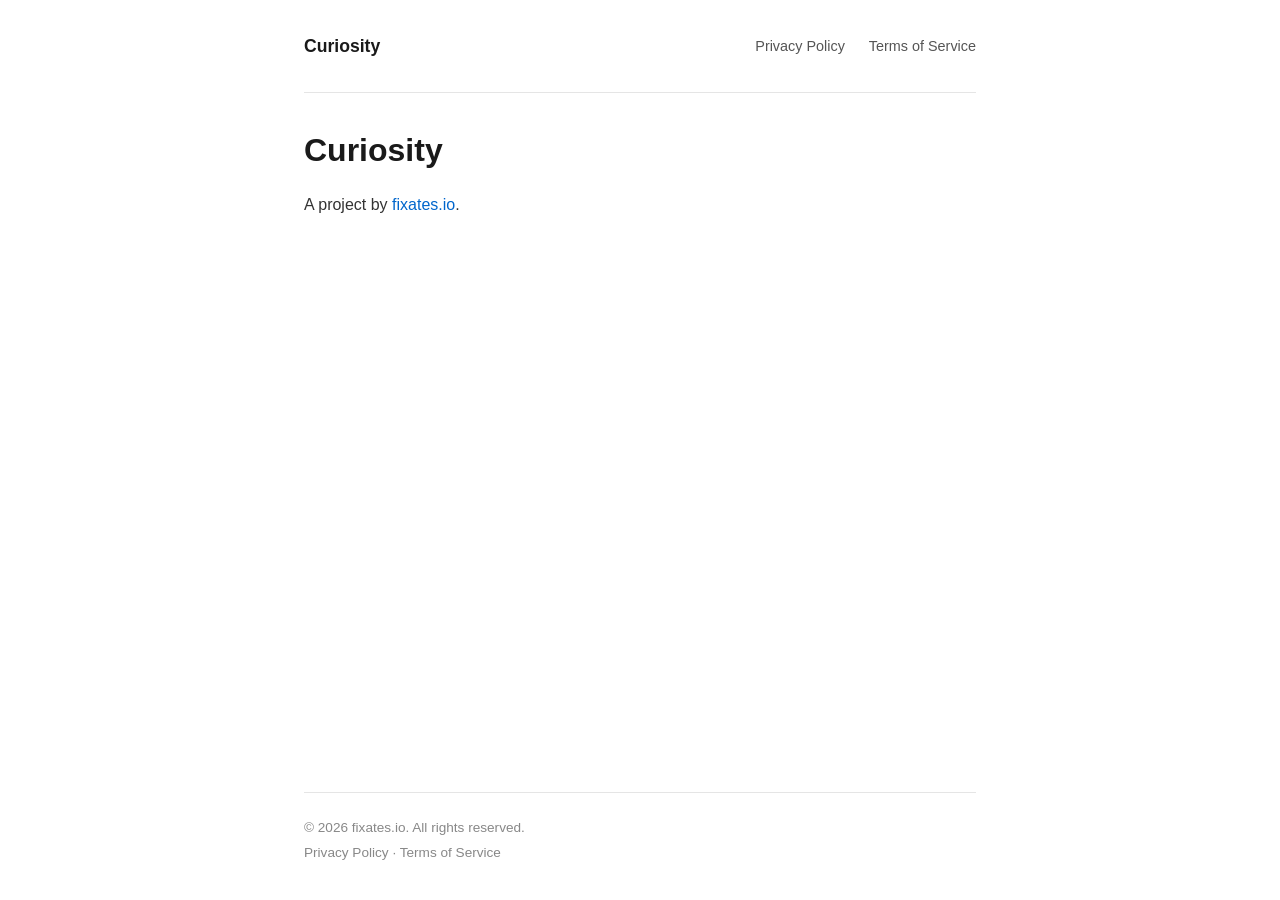
==== index.html @ 9073d377 "Initial site for Google OAuth verification Static site with landing page, privacy policy, and terms " ====
<!DOCTYPE html>
<html lang="en">
<head>
  <meta charset="UTF-8">
  <meta name="viewport" content="width=device-width, initial-scale=1.0">
  <title>Curiosity — fixates.io</title>
  <link rel="stylesheet" href="style.css">
</head>
<body>
  <header>
    <nav>
      <a href="/" class="logo">Curiosity</a>
      <ul>
        <li><a href="/privacy.html">Privacy Policy</a></li>
        <li><a href="/terms.html">Terms of Service</a></li>
      </ul>
    </nav>
  </header>
  <main>
    <h1>Curiosity</h1>
    <p>A project by <a href="https://fixates.io">fixates.io</a>.</p>
  </main>
  <footer>
    <p>&copy; 2026 fixates.io. All rights reserved.</p>
    <p><a href="/privacy.html">Privacy Policy</a> · <a href="/terms.html">Terms of Service</a></p>
  </footer>
</body>
</html>
---- style.css ----
* {
  margin: 0;
  padding: 0;
  box-sizing: border-box;
}

body {
  font-family: -apple-system, BlinkMacSystemFont, "Segoe UI", Roboto, Helvetica, Arial, sans-serif;
  line-height: 1.6;
  color: #1a1a1a;
  max-width: 720px;
  margin: 0 auto;
  padding: 2rem 1.5rem;
  min-height: 100vh;
  display: flex;
  flex-direction: column;
}

header nav {
  display: flex;
  justify-content: space-between;
  align-items: center;
  padding-bottom: 2rem;
  border-bottom: 1px solid #e5e5e5;
  margin-bottom: 2rem;
}

header nav .logo {
  font-weight: 700;
  font-size: 1.1rem;
  color: #1a1a1a;
  text-decoration: none;
}

header nav ul {
  list-style: none;
  display: flex;
  gap: 1.5rem;
}

header nav ul a {
  color: #555;
  text-decoration: none;
  font-size: 0.9rem;
}

header nav ul a:hover {
  color: #1a1a1a;
}

main {
  flex: 1;
}

main h1 {
  font-size: 2rem;
  margin-bottom: 1rem;
}

main h2 {
  font-size: 1.3rem;
  margin-top: 2rem;
  margin-bottom: 0.5rem;
}

main p {
  margin-bottom: 1rem;
  color: #333;
}

main ul {
  margin-bottom: 1rem;
  padding-left: 1.5rem;
}

main ul li {
  margin-bottom: 0.25rem;
  color: #333;
}

main a {
  color: #0066cc;
  text-decoration: none;
}

main a:hover {
  text-decoration: underline;
}

footer {
  margin-top: 3rem;
  padding-top: 1.5rem;
  border-top: 1px solid #e5e5e5;
  font-size: 0.85rem;
  color: #888;
}

footer p {
  margin-bottom: 0.25rem;
  color: #888;
}

footer a {
  color: #888;
  text-decoration: none;
}

footer a:hover {
  color: #555;
}
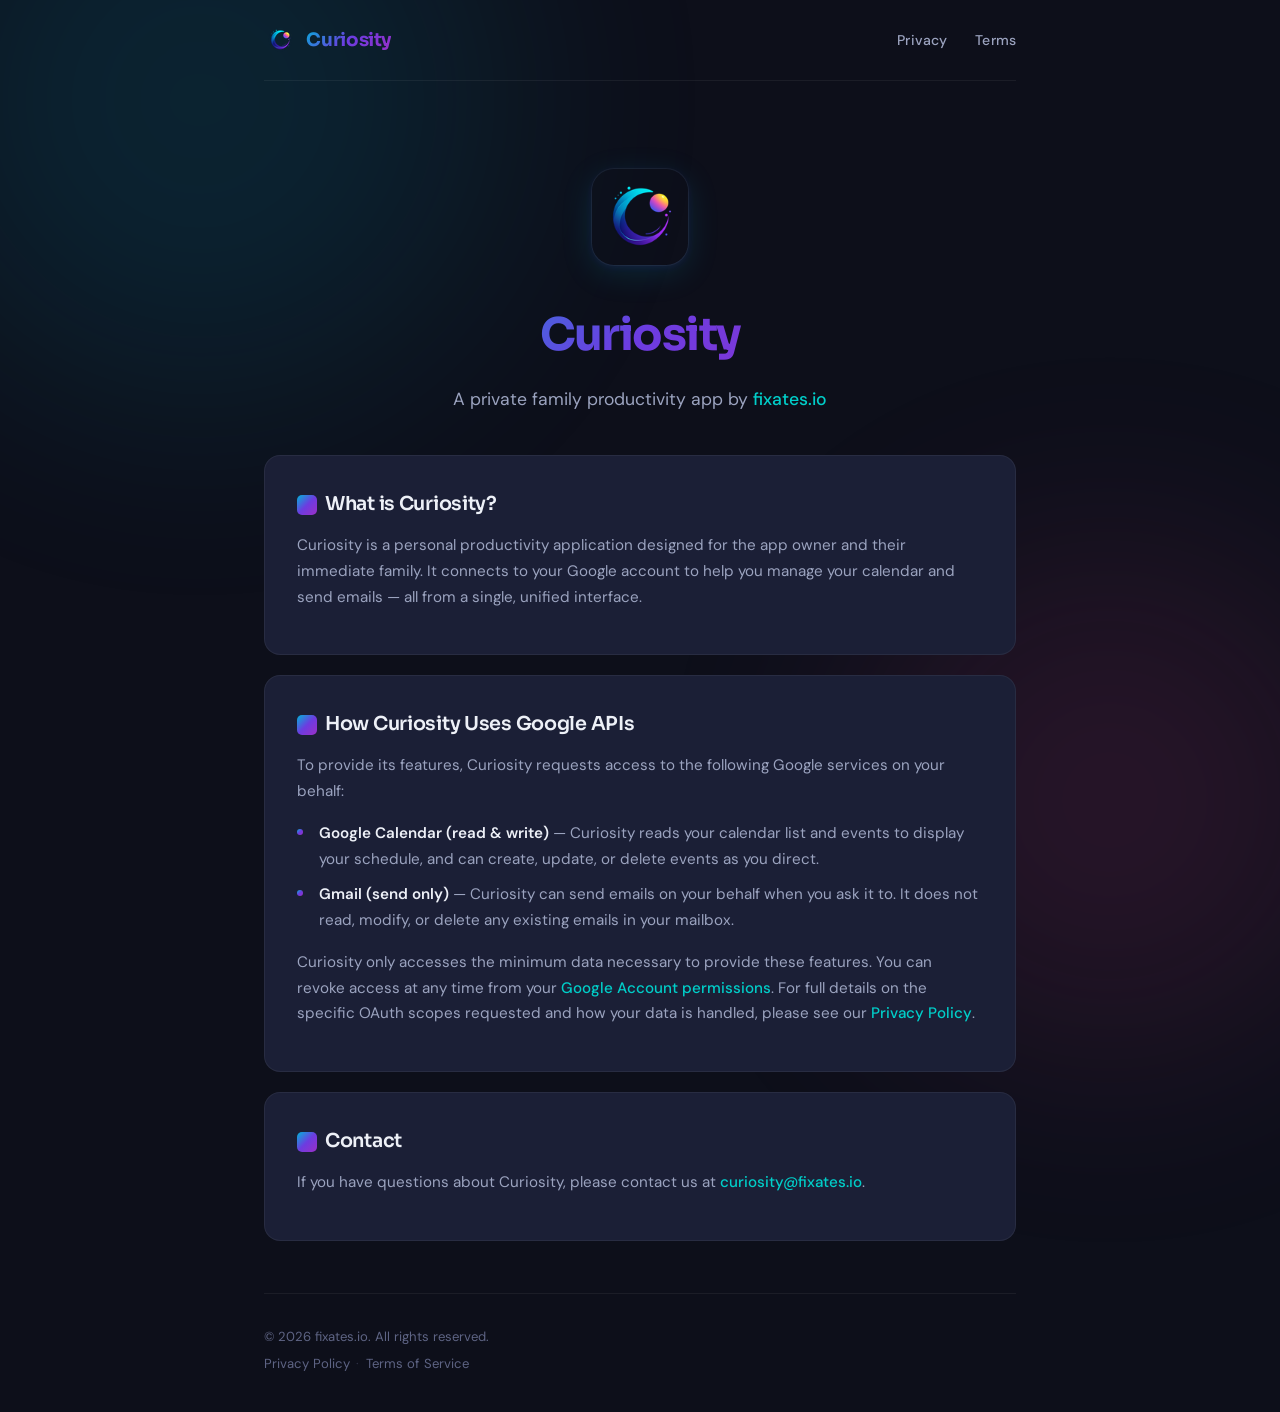
==== commit 945d212a: "Revamp site with branded dark cosmic theme and add icons Redesign all pages with a dark celestial ae" ====
--- a/index.html
+++ b/index.html
@@ -4,25 +4,61 @@
   <meta charset="UTF-8">
   <meta name="viewport" content="width=device-width, initial-scale=1.0">
   <title>Curiosity — fixates.io</title>
+  <link rel="icon" type="image/x-icon" href="/icons/favicon.ico">
+  <link rel="icon" type="image/png" sizes="32x32" href="/icons/favicon-32x32.png">
+  <link rel="icon" type="image/png" sizes="16x16" href="/icons/favicon-16x16.png">
+  <link rel="apple-touch-icon" sizes="180x180" href="/icons/apple-touch-icon.png">
+  <link rel="manifest" href="/site.webmanifest">
+  <meta property="og:image" content="/icons/og-image.png">
   <link rel="stylesheet" href="style.css">
 </head>
 <body>
-  <header>
-    <nav>
-      <a href="/" class="logo">Curiosity</a>
-      <ul>
-        <li><a href="/privacy.html">Privacy Policy</a></li>
-        <li><a href="/terms.html">Terms of Service</a></li>
-      </ul>
-    </nav>
-  </header>
-  <main>
-    <h1>Curiosity</h1>
-    <p>A project by <a href="https://fixates.io">fixates.io</a>.</p>
-  </main>
-  <footer>
-    <p>&copy; 2026 fixates.io. All rights reserved.</p>
-    <p><a href="/privacy.html">Privacy Policy</a> · <a href="/terms.html">Terms of Service</a></p>
-  </footer>
+  <div class="page-wrapper">
+    <header>
+      <nav>
+        <a href="/" class="logo">
+          <img src="/icons/favicon-32x32.png" alt="" width="32" height="32">
+          <span>Curiosity</span>
+        </a>
+        <ul>
+          <li><a href="/privacy.html">Privacy</a></li>
+          <li><a href="/terms.html">Terms</a></li>
+        </ul>
+      </nav>
+    </header>
+
+    <main>
+      <div class="hero">
+        <img src="/icons/icon-128x128.png" alt="Curiosity app icon" class="hero-icon" width="128" height="128">
+        <h1>Curiosity</h1>
+        <p class="tagline">A private family productivity app by <a href="https://fixates.io">fixates.io</a></p>
+      </div>
+
+      <div class="card">
+        <h2><span class="icon"></span>What is Curiosity?</h2>
+        <p>Curiosity is a personal productivity application designed for the app owner and their immediate family. It connects to your Google account to help you manage your calendar and send emails — all from a single, unified interface.</p>
+      </div>
+
+      <div class="card">
+        <h2><span class="icon"></span>How Curiosity Uses Google APIs</h2>
+        <p>To provide its features, Curiosity requests access to the following Google services on your behalf:</p>
+        <ul>
+          <li><strong>Google Calendar (read &amp; write)</strong> — Curiosity reads your calendar list and events to display your schedule, and can create, update, or delete events as you direct.</li>
+          <li><strong>Gmail (send only)</strong> — Curiosity can send emails on your behalf when you ask it to. It does not read, modify, or delete any existing emails in your mailbox.</li>
+        </ul>
+        <p>Curiosity only accesses the minimum data necessary to provide these features. You can revoke access at any time from your <a href="https://myaccount.google.com/permissions">Google Account permissions</a>. For full details on the specific OAuth scopes requested and how your data is handled, please see our <a href="/privacy.html">Privacy Policy</a>.</p>
+      </div>
+
+      <div class="card">
+        <h2><span class="icon"></span>Contact</h2>
+        <p>If you have questions about Curiosity, please contact us at <a href="mailto:curiosity@fixates.io">curiosity@fixates.io</a>.</p>
+      </div>
+    </main>
+
+    <footer>
+      <p>&copy; 2026 fixates.io. All rights reserved.</p>
+      <p><a href="/privacy.html">Privacy Policy</a> <span class="footer-divider">&middot;</span> <a href="/terms.html">Terms of Service</a></p>
+    </footer>
+  </div>
 </body>
 </html>
--- a/style.css
+++ b/style.css
@@ -1,110 +1,436 @@
-* {
+@import url('https://fonts.googleapis.com/css2?family=Sora:wght@300;400;600;700&family=DM+Sans:ital,wght@0,400;0,500;1,400&display=swap');
+
+/* === Brand tokens from logo === */
+:root {
+  --brand-deep:    #0d0f1a;
+  --brand-surface: #141729;
+  --brand-card:    #1b1f36;
+  --brand-border:  rgba(255,255,255,0.06);
+
+  --gradient-start: #00b4d8;
+  --gradient-mid:   #6c3ce0;
+  --gradient-end:   #9b2fc6;
+  --accent-hot:     #e84393;
+  --accent-warm:    #fdcb6e;
+  --accent-cyan:    #00cec9;
+
+  --text-primary:   #edf0f7;
+  --text-secondary: #9ba3bf;
+  --text-muted:     #5e6484;
+
+  --brand-gradient: linear-gradient(135deg, var(--gradient-start), var(--gradient-mid), var(--gradient-end));
+  --orb-gradient:   radial-gradient(circle at 35% 35%, var(--accent-warm), var(--accent-hot) 70%);
+}
+
+/* === Reset === */
+*, *::before, *::after {
   margin: 0;
   padding: 0;
   box-sizing: border-box;
 }
 
+html {
+  scroll-behavior: smooth;
+}
+
+/* === Base === */
 body {
-  font-family: -apple-system, BlinkMacSystemFont, "Segoe UI", Roboto, Helvetica, Arial, sans-serif;
-  line-height: 1.6;
-  color: #1a1a1a;
-  max-width: 720px;
+  font-family: 'DM Sans', sans-serif;
+  line-height: 1.7;
+  color: var(--text-primary);
+  background: var(--brand-deep);
+  min-height: 100vh;
+  overflow-x: hidden;
+  position: relative;
+}
+
+/* === Ambient background orbs === */
+body::before,
+body::after {
+  content: '';
+  position: fixed;
+  border-radius: 50%;
+  pointer-events: none;
+  filter: blur(120px);
+  opacity: 0.12;
+  z-index: 0;
+}
+
+body::before {
+  width: 600px;
+  height: 600px;
+  background: var(--gradient-start);
+  top: -200px;
+  left: -100px;
+  animation: drift 25s ease-in-out infinite alternate;
+}
+
+body::after {
+  width: 500px;
+  height: 500px;
+  background: var(--accent-hot);
+  bottom: -150px;
+  right: -80px;
+  animation: drift 20s ease-in-out infinite alternate-reverse;
+}
+
+@keyframes drift {
+  0%   { transform: translate(0, 0) scale(1); }
+  100% { transform: translate(60px, 40px) scale(1.15); }
+}
+
+/* === Layout shell === */
+.page-wrapper {
+  position: relative;
+  z-index: 1;
+  max-width: 800px;
   margin: 0 auto;
-  padding: 2rem 1.5rem;
-  min-height: 100vh;
+  padding: 0 1.5rem;
   display: flex;
   flex-direction: column;
+  min-height: 100vh;
+}
+
+/* === Navigation === */
+header {
+  padding: 1.5rem 0;
+  animation: fadeDown 0.6s ease-out both;
+}
+
+@keyframes fadeDown {
+  from { opacity: 0; transform: translateY(-12px); }
+  to   { opacity: 1; transform: translateY(0); }
 }
 
 header nav {
   display: flex;
   justify-content: space-between;
   align-items: center;
-  padding-bottom: 2rem;
-  border-bottom: 1px solid #e5e5e5;
-  margin-bottom: 2rem;
-}
-
-header nav .logo {
+  padding-bottom: 1.5rem;
+  border-bottom: 1px solid var(--brand-border);
+}
+
+.logo {
+  display: flex;
+  align-items: center;
+  gap: 0.65rem;
+  text-decoration: none;
+  color: var(--text-primary);
+  font-family: 'Sora', sans-serif;
   font-weight: 700;
-  font-size: 1.1rem;
-  color: #1a1a1a;
-  text-decoration: none;
+  font-size: 1.15rem;
+  letter-spacing: -0.02em;
+}
+
+.logo img {
+  width: 32px;
+  height: 32px;
+  border-radius: 8px;
+}
+
+.logo span {
+  background: var(--brand-gradient);
+  -webkit-background-clip: text;
+  background-clip: text;
+  -webkit-text-fill-color: transparent;
 }
 
 header nav ul {
   list-style: none;
   display: flex;
-  gap: 1.5rem;
+  gap: 1.75rem;
 }
 
 header nav ul a {
-  color: #555;
+  color: var(--text-secondary);
   text-decoration: none;
-  font-size: 0.9rem;
+  font-size: 0.88rem;
+  font-weight: 500;
+  letter-spacing: 0.01em;
+  position: relative;
+  transition: color 0.25s;
+}
+
+header nav ul a::after {
+  content: '';
+  position: absolute;
+  bottom: -4px;
+  left: 0;
+  width: 0;
+  height: 2px;
+  background: var(--brand-gradient);
+  border-radius: 1px;
+  transition: width 0.3s cubic-bezier(0.4, 0, 0.2, 1);
 }
 
 header nav ul a:hover {
-  color: #1a1a1a;
-}
-
+  color: var(--text-primary);
+}
+
+header nav ul a:hover::after {
+  width: 100%;
+}
+
+/* === Main content === */
 main {
   flex: 1;
-}
-
+  padding: 1rem 0 2rem;
+  animation: fadeUp 0.7s ease-out 0.15s both;
+}
+
+@keyframes fadeUp {
+  from { opacity: 0; transform: translateY(18px); }
+  to   { opacity: 1; transform: translateY(0); }
+}
+
+/* Hero section (index page) */
+.hero {
+  text-align: center;
+  padding: 3rem 0 2.5rem;
+}
+
+.hero-icon {
+  width: 96px;
+  height: 96px;
+  border-radius: 22px;
+  margin-bottom: 1.5rem;
+  box-shadow:
+    0 0 0 1px rgba(255,255,255,0.05),
+    0 8px 32px rgba(0, 180, 216, 0.15),
+    0 2px 8px rgba(108, 60, 224, 0.12);
+  animation: iconFloat 4s ease-in-out infinite;
+}
+
+@keyframes iconFloat {
+  0%, 100% { transform: translateY(0); }
+  50%      { transform: translateY(-6px); }
+}
+
+.hero h1 {
+  font-family: 'Sora', sans-serif;
+  font-size: 2.8rem;
+  font-weight: 700;
+  letter-spacing: -0.035em;
+  background: var(--brand-gradient);
+  -webkit-background-clip: text;
+  background-clip: text;
+  -webkit-text-fill-color: transparent;
+  margin-bottom: 0.75rem;
+}
+
+.hero .tagline {
+  font-size: 1.1rem;
+  color: var(--text-secondary);
+  max-width: 420px;
+  margin: 0 auto;
+}
+
+.hero .tagline a {
+  color: var(--accent-cyan);
+  text-decoration: none;
+  font-weight: 500;
+  transition: color 0.2s;
+}
+
+.hero .tagline a:hover {
+  color: var(--accent-warm);
+}
+
+/* Content cards */
+.card {
+  background: var(--brand-card);
+  border: 1px solid var(--brand-border);
+  border-radius: 16px;
+  padding: 2rem 2rem 1.75rem;
+  margin-bottom: 1.25rem;
+  position: relative;
+  overflow: hidden;
+  transition: border-color 0.3s, box-shadow 0.3s;
+}
+
+.card:hover {
+  border-color: rgba(108, 60, 224, 0.2);
+  box-shadow: 0 4px 24px rgba(108, 60, 224, 0.06);
+}
+
+.card::before {
+  content: '';
+  position: absolute;
+  top: 0;
+  left: 0;
+  right: 0;
+  height: 2px;
+  background: var(--brand-gradient);
+  opacity: 0;
+  transition: opacity 0.3s;
+}
+
+.card:hover::before {
+  opacity: 1;
+}
+
+/* Headings */
 main h1 {
-  font-size: 2rem;
-  margin-bottom: 1rem;
+  font-family: 'Sora', sans-serif;
+  font-size: 2.2rem;
+  font-weight: 700;
+  letter-spacing: -0.03em;
+  color: var(--text-primary);
+  margin-bottom: 0.35rem;
+}
+
+main h1 + p {
+  color: var(--text-muted);
+  margin-bottom: 2rem;
 }
 
 main h2 {
-  font-size: 1.3rem;
-  margin-top: 2rem;
-  margin-bottom: 0.5rem;
+  font-family: 'Sora', sans-serif;
+  font-size: 1.2rem;
+  font-weight: 600;
+  letter-spacing: -0.015em;
+  color: var(--text-primary);
+  margin-bottom: 0.75rem;
+  display: flex;
+  align-items: center;
+  gap: 0.5rem;
+}
+
+main h2 .icon {
+  width: 20px;
+  height: 20px;
+  border-radius: 5px;
+  background: var(--brand-gradient);
+  flex-shrink: 0;
 }
 
 main p {
   margin-bottom: 1rem;
-  color: #333;
+  color: var(--text-secondary);
+  font-size: 0.95rem;
 }
 
 main ul {
   margin-bottom: 1rem;
-  padding-left: 1.5rem;
+  padding-left: 0;
+  list-style: none;
 }
 
 main ul li {
-  margin-bottom: 0.25rem;
-  color: #333;
+  position: relative;
+  padding-left: 1.4rem;
+  margin-bottom: 0.6rem;
+  color: var(--text-secondary);
+  font-size: 0.95rem;
+}
+
+main ul li::before {
+  content: '';
+  position: absolute;
+  left: 0;
+  top: 0.55em;
+  width: 6px;
+  height: 6px;
+  border-radius: 50%;
+  background: var(--brand-gradient);
 }
 
 main a {
-  color: #0066cc;
+  color: var(--accent-cyan);
   text-decoration: none;
+  font-weight: 500;
+  transition: color 0.2s;
 }
 
 main a:hover {
-  text-decoration: underline;
-}
-
+  color: var(--accent-warm);
+}
+
+main strong {
+  color: var(--text-primary);
+  font-weight: 600;
+}
+
+/* Scope badges (for privacy page) */
+.scope-badge {
+  display: inline-block;
+  font-family: 'Sora', monospace;
+  font-size: 0.8rem;
+  font-weight: 600;
+  background: rgba(0, 180, 216, 0.1);
+  color: var(--accent-cyan);
+  padding: 0.15rem 0.55rem;
+  border-radius: 6px;
+  border: 1px solid rgba(0, 180, 216, 0.15);
+}
+
+/* === Footer === */
 footer {
-  margin-top: 3rem;
-  padding-top: 1.5rem;
-  border-top: 1px solid #e5e5e5;
-  font-size: 0.85rem;
-  color: #888;
+  padding: 2rem 0;
+  border-top: 1px solid var(--brand-border);
+  animation: fadeUp 0.7s ease-out 0.3s both;
 }
 
 footer p {
-  margin-bottom: 0.25rem;
-  color: #888;
+  font-size: 0.82rem;
+  color: var(--text-muted);
+  margin-bottom: 0.3rem;
 }
 
 footer a {
-  color: #888;
+  color: var(--text-muted);
   text-decoration: none;
+  transition: color 0.2s;
 }
 
 footer a:hover {
-  color: #555;
-}
+  color: var(--text-secondary);
+}
+
+.footer-divider {
+  color: var(--text-muted);
+  opacity: 0.4;
+  margin: 0 0.15rem;
+}
+
+/* === Responsive === */
+@media (max-width: 600px) {
+  .page-wrapper {
+    padding: 0 1rem;
+  }
+
+  header nav {
+    flex-direction: column;
+    gap: 0.75rem;
+    align-items: flex-start;
+  }
+
+  header nav ul {
+    gap: 1rem;
+  }
+
+  .hero h1 {
+    font-size: 2rem;
+  }
+
+  .hero-icon {
+    width: 72px;
+    height: 72px;
+    border-radius: 18px;
+  }
+
+  .card {
+    padding: 1.5rem;
+    border-radius: 12px;
+  }
+
+  main h1 {
+    font-size: 1.7rem;
+  }
+}
+
+/* === Stagger animation for cards === */
+.card:nth-child(1) { animation: fadeUp 0.5s ease-out 0.2s both; }
+.card:nth-child(2) { animation: fadeUp 0.5s ease-out 0.3s both; }
+.card:nth-child(3) { animation: fadeUp 0.5s ease-out 0.4s both; }
+.card:nth-child(4) { animation: fadeUp 0.5s ease-out 0.5s both; }
